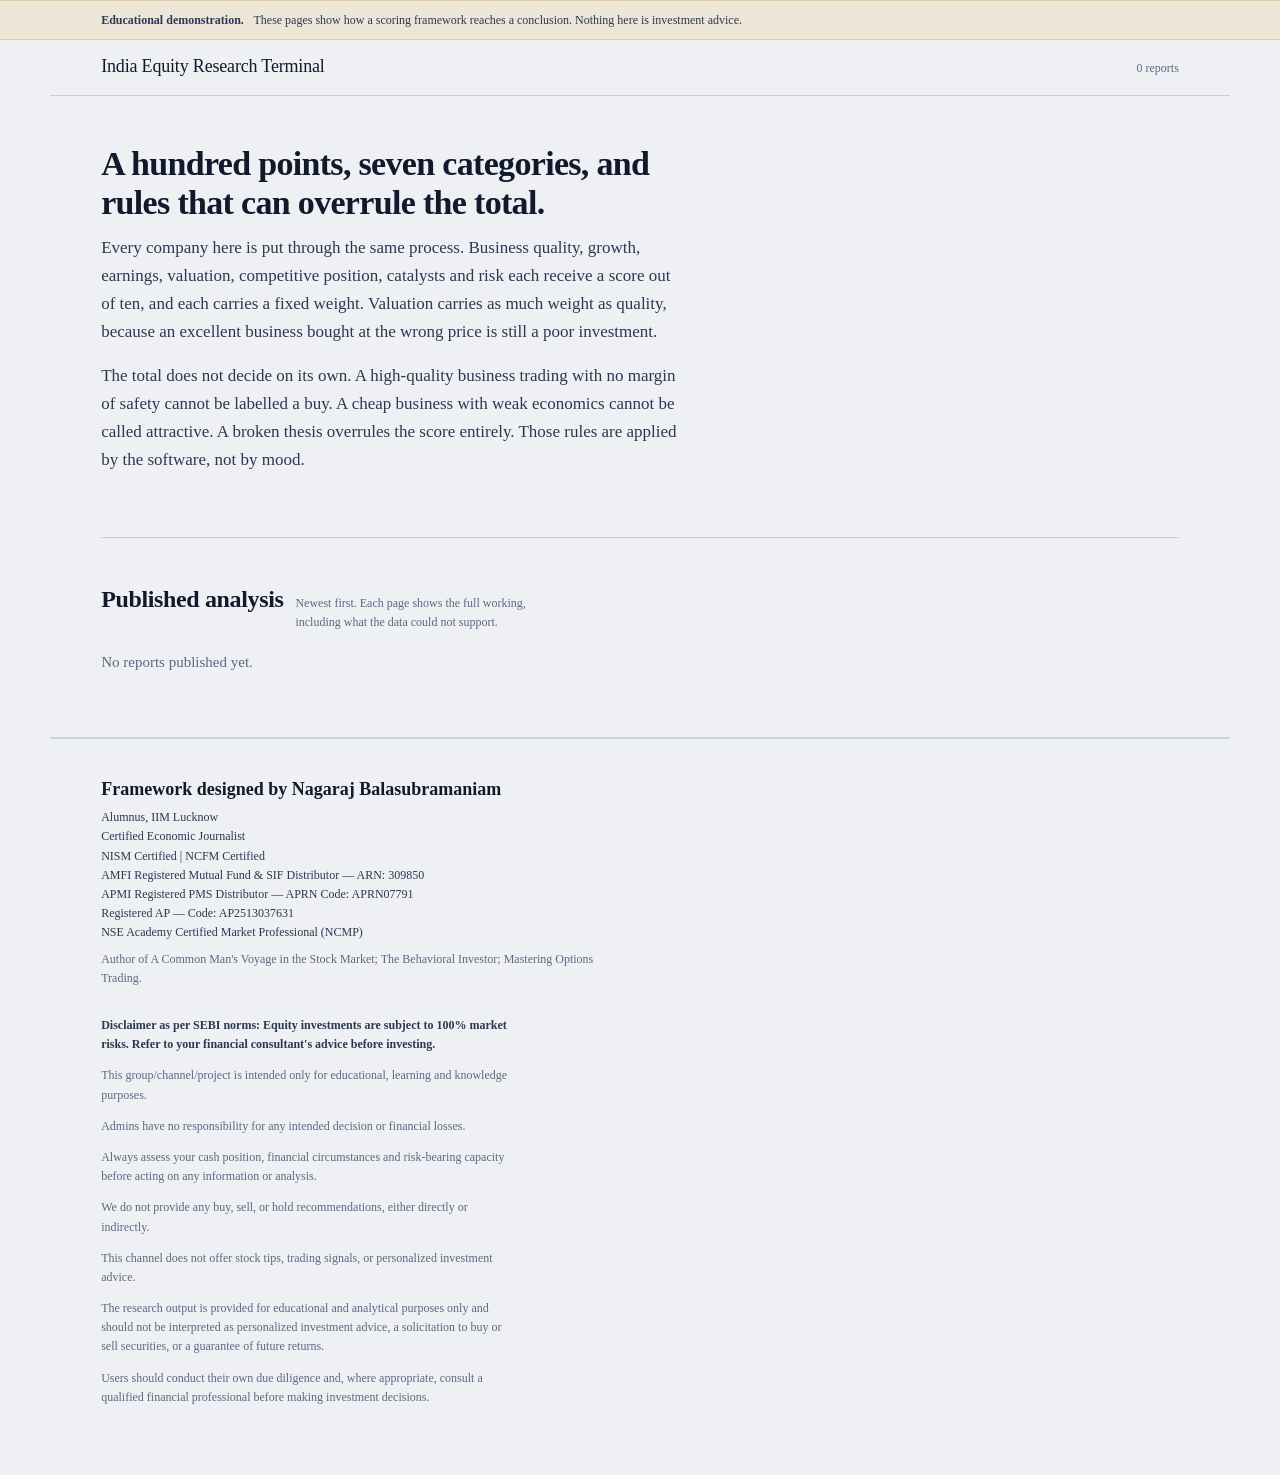
==== site/index.html @ f70c05c9 "Build the India Equity Research Terminal Implements the V1.2 Standardized Investment Decision Engine" ====
<!doctype html>
<html lang="en">
<head>
<meta charset="utf-8">
<meta name="viewport" content="width=device-width, initial-scale=1">
<title>India Equity Research Terminal</title>
<meta name="description" content="Framework-driven equity analysis of NSE listed companies, published as an educational demonstration of a disciplined scoring and decision process.">
<link rel="preconnect" href="https://fonts.googleapis.com">
<link rel="preconnect" href="https://fonts.gstatic.com" crossorigin>
<link href="https://fonts.googleapis.com/css2?family=IBM+Plex+Mono:wght@400;500&family=IBM+Plex+Sans:wght@400;500;600&family=Spectral:wght@400;500;600&display=swap" rel="stylesheet">
<style>/* India Equity Research Terminal — design system
 *
 * Two surfaces share one spine. `.ink` is the private workbench: an instrument
 * you sit in front of for hours. `.paper` is the published report: a document
 * people read and print. Same type, same accent, same weight bar.
 */

/* ------------------------------------------------------------------ tokens */

:root {
  --ink:        #101828;
  --ink-2:      #172034;
  --ink-3:      #1e2942;
  --rule:       #2c3a5c;
  --rule-soft:  #223051;
  --on-ink-hi:  #f2f5fa;
  --on-ink:     #c3cbda;
  --on-ink-dim: #8592ac;

  --paper:      #eef0f3;
  --paper-2:    #e4e8ee;
  --paper-rule: #c8cfda;
  --on-paper-hi:#111a2c;
  --on-paper:   #2c3852;
  --on-paper-dim:#5c6883;

  --marigold:   #e8a33d;
  --marigold-2: #c9862a;
  --verdigris:  #1f9169;
  --brick:      #c14a30;

  --sans: &#34;IBM Plex Sans&#34;, ui-sans-serif, system-ui, &#34;Segoe UI&#34;, sans-serif;
  --mono: &#34;IBM Plex Mono&#34;, ui-monospace, &#34;Cascadia Mono&#34;, Consolas, monospace;
  --serif: &#34;Spectral&#34;, Georgia, &#34;Times New Roman&#34;, serif;

  --step-0: 0.9375rem;
  --step-1: 1.125rem;
  --step-2: 1.5rem;
  --step-3: 2.125rem;
  --step-4: 3rem;
  --micro: 0.75rem;

  --gutter: clamp(1rem, 4vw, 3.5rem);
  --measure: 68ch;
}

*, *::before, *::after { box-sizing: border-box; }

html { -webkit-text-size-adjust: 100%; }

body {
  margin: 0;
  font-family: var(--sans);
  font-size: var(--step-0);
  line-height: 1.55;
  font-feature-settings: &#34;tnum&#34; 1;
}

body.ink   { background: var(--ink);   color: var(--on-ink); }
body.paper { background: var(--paper); color: var(--on-paper); }

.ink   { --bg: var(--ink);   --bg-2: var(--ink-2);  --line: var(--rule);
         --fg-hi: var(--on-ink-hi);  --fg: var(--on-ink);  --fg-dim: var(--on-ink-dim); }
.paper { --bg: var(--paper); --bg-2: var(--paper-2); --line: var(--paper-rule);
         --fg-hi: var(--on-paper-hi); --fg: var(--on-paper); --fg-dim: var(--on-paper-dim); }

h1, h2, h3, h4 { color: var(--fg-hi); font-weight: 600; line-height: 1.15; margin: 0; }

a { color: inherit; text-underline-offset: 0.2em; text-decoration-thickness: 1px; }
a:focus-visible, button:focus-visible, input:focus-visible, select:focus-visible,
textarea:focus-visible, [tabindex]:focus-visible {
  outline: 2px solid var(--marigold);
  outline-offset: 2px;
}

.num { font-family: var(--mono); font-variant-numeric: tabular-nums; }
.dim { color: var(--fg-dim); }
.small { font-size: var(--micro); }

/* ------------------------------------------------------------------ layout */

.shell { max-width: 1180px; margin: 0 auto; padding-inline: var(--gutter); }
.shell--narrow { max-width: 860px; }

.masthead {
  border-bottom: 1px solid var(--line);
  padding-block: 0.85rem;
  display: flex;
  gap: 1rem;
  align-items: baseline;
  justify-content: space-between;
  flex-wrap: wrap;
}
.masthead__name {
  font-family: var(--serif);
  font-size: var(--step-1);
  letter-spacing: -0.01em;
  color: var(--fg-hi);
}
.masthead__note { font-size: var(--micro); color: var(--fg-dim); }

section { padding-block: clamp(1.75rem, 4vw, 3rem); border-bottom: 1px solid var(--line); }
section:last-of-type { border-bottom: 0; }

.section-head { display: flex; align-items: baseline; gap: 0.75rem; margin-bottom: 1.25rem; flex-wrap: wrap; }
.section-head h2 { font-family: var(--serif); font-size: var(--step-2); letter-spacing: -0.015em; }
.section-head p { margin: 0; color: var(--fg-dim); font-size: var(--micro); max-width: 46ch; }

.prose { max-width: var(--measure); }
.prose p { margin: 0 0 0.9em; }
.paper .prose { font-family: var(--serif); font-size: 1.0625rem; line-height: 1.65; }

.grid { display: grid; gap: clamp(1rem, 2.5vw, 2rem); }
.grid--2 { grid-template-columns: repeat(auto-fit, minmax(280px, 1fr)); }
.grid--3 { grid-template-columns: repeat(auto-fit, minmax(220px, 1fr)); }

/* ------------------------------------------------------- identity and price */

.identity { display: flex; justify-content: space-between; gap: 2rem; flex-wrap: wrap; align-items: flex-end; }
.identity h1 { font-family: var(--serif); font-size: var(--step-3); letter-spacing: -0.02em; }
.identity__price { text-align: right; }
.identity__price .value { font-family: var(--mono); font-size: var(--step-2); color: var(--fg-hi); }

.factline {
  display: flex; flex-wrap: wrap; gap: 0 1.75rem;
  margin-top: 0.9rem; font-size: var(--micro); color: var(--fg-dim);
}
.factline &gt; span { display: inline-flex; gap: 0.4rem; }
.factline b { font-weight: 500; color: var(--fg); font-family: var(--mono); }

/* --------------------------------------------------------- the weight bar */
/* Column width is the category weight, fill height is the raw score, so the
 * filled area equals the score out of one hundred. */

.weightbar {
  border: 1px solid var(--line);
  background: var(--bg-2);
  padding: clamp(1rem, 3vw, 1.75rem);
  border-radius: 2px;
}
.weightbar__top { display: flex; justify-content: space-between; align-items: flex-end; gap: 1.5rem; flex-wrap: wrap; margin-bottom: 1rem; }
.weightbar__score { font-family: var(--mono); font-size: var(--step-4); line-height: 1; color: var(--fg-hi); letter-spacing: -0.03em; }
.weightbar__score small { font-size: var(--step-1); color: var(--fg-dim); letter-spacing: 0; }
.weightbar__band { font-size: var(--step-1); font-weight: 600; }

.columns { display: flex; gap: 3px; height: 168px; align-items: flex-end; }
.column { position: relative; display: flex; flex-direction: column; justify-content: flex-end;
          background: color-mix(in srgb, var(--line) 45%, transparent); border-radius: 1px; overflow: hidden; }
.column__fill { background: var(--marigold); transition: height 900ms cubic-bezier(.2,.7,.3,1); }
.column__fill--strong { background: var(--verdigris); }
.column__fill--weak   { background: var(--brick); }

.column__caption { margin-top: 0.5rem; font-size: 0.6875rem; color: var(--fg-dim); line-height: 1.25; }
.column__caption b { display: block; color: var(--fg); font-family: var(--mono); font-weight: 500; }
.captions { display: flex; gap: 3px; }

@media (prefers-reduced-motion: reduce) {
  .column__fill { transition: none; }
}

/* ----------------------------------------------------------------- verdict */

.verdict { display: inline-flex; align-items: baseline; gap: 0.6rem; font-weight: 600; }
.verdict__word { font-family: var(--serif); font-size: var(--step-3); letter-spacing: -0.02em; }
.tone-positive { color: var(--verdigris); }
.tone-neutral  { color: var(--marigold); }
.tone-negative { color: var(--brick); }

/* ------------------------------------------------------------------ tables */

table { width: 100%; border-collapse: collapse; font-size: var(--micro); }
caption { text-align: left; color: var(--fg-dim); font-size: var(--micro); padding-bottom: 0.5rem; }
th, td { padding: 0.45rem 0.6rem; text-align: right; border-bottom: 1px solid var(--line); white-space: nowrap; }
th:first-child, td:first-child { text-align: left; }
thead th { color: var(--fg-dim); font-weight: 500; border-bottom-width: 1px; }
tbody td { font-family: var(--mono); font-variant-numeric: tabular-nums; color: var(--fg); }
tbody td:first-child { font-family: var(--sans); color: var(--fg-hi); }
tbody tr:hover td { background: color-mix(in srgb, var(--line) 22%, transparent); }
.table-scroll { overflow-x: auto; }

.pos { color: var(--verdigris); }
.neg { color: var(--brick); }

/* ------------------------------------------------------------------- notes */

.note {
  border-left: 3px solid var(--marigold);
  padding: 0.75rem 0 0.75rem 1rem;
  margin-block: 1rem;
  max-width: var(--measure);
}
.note--negative { border-left-color: var(--brick); }
.note--positive { border-left-color: var(--verdigris); }
.note h4 { font-size: var(--step-0); margin-bottom: 0.25rem; }
.note p { margin: 0; font-size: var(--micro); color: var(--fg); }

.stack { display: flex; flex-direction: column; gap: 0.75rem; }

.kv { display: grid; grid-template-columns: 1fr auto; gap: 0.35rem 1rem; font-size: var(--micro); }
.kv dt { color: var(--fg-dim); }
.kv dd { margin: 0; font-family: var(--mono); color: var(--fg-hi); text-align: right; }

.list-clean { margin: 0; padding-left: 1.1rem; max-width: var(--measure); }
.list-clean li { margin-bottom: 0.4rem; }

/* ----------------------------------------------------------- rubric / bars */

.rubric { display: grid; gap: 0.4rem; font-size: var(--micro); }
.rubric__row { display: grid; grid-template-columns: 1fr auto 5rem; gap: 0.75rem; align-items: center; }
.rubric__track { height: 4px; background: color-mix(in srgb, var(--line) 55%, transparent); border-radius: 2px; }
.rubric__fill { height: 100%; background: var(--marigold); border-radius: 2px; }
.rubric__detail { grid-column: 1 / -1; color: var(--fg-dim); margin-top: -0.15rem; }

/* ------------------------------------------------------------------ footer */

.colophon { padding-block: 2.5rem 3.5rem; border-top: 2px solid var(--line); }
.colophon__credit { max-width: var(--measure); }
.colophon__credit h3 { font-family: var(--serif); font-size: var(--step-1); margin-bottom: 0.5rem; }
.colophon__credit p { margin: 0 0 0.6em; font-size: var(--micro); color: var(--fg-dim); line-height: 1.6; }
.colophon__credit .creds { font-family: var(--mono); color: var(--fg); }
.colophon__disclaimer { margin-top: 1.75rem; max-width: var(--measure); font-size: var(--micro); color: var(--fg-dim); line-height: 1.6; }
.colophon__disclaimer strong { color: var(--fg); }

.banner {
  background: color-mix(in srgb, var(--marigold) 14%, transparent);
  border-block: 1px solid color-mix(in srgb, var(--marigold) 40%, transparent);
  padding: 0.6rem 0;
  font-size: var(--micro);
  color: var(--fg);
}
.banner .shell { display: flex; gap: 0.6rem; align-items: baseline; flex-wrap: wrap; }

/* ------------------------------------------------------------------ print */

@media print {
  body.paper { background: #fff; }
  .banner, .masthead__note { color: #000; }
  section { break-inside: avoid; border-color: #ccc; }
  .weightbar { border-color: #999; }
  a { text-decoration: none; }
}
</style>
</head>
<body class="paper">

<div class="banner">
  <div class="shell">
    <strong>Educational demonstration.</strong>
    <span>These pages show how a scoring framework reaches a conclusion. Nothing here is investment advice.</span>
  </div>
</div>

<header class="masthead shell">
  <span class="masthead__name">India Equity Research Terminal</span>
  <span class="masthead__note">0 reports</span>
</header>

<main class="shell">

  <section>
    <div class="prose">
      <h1 style="font-family: var(--serif); font-size: var(--step-3); letter-spacing: -0.02em; margin-bottom: 0.75rem;">
        A hundred points, seven categories, and rules that can overrule the total.
      </h1>
      <p>
        Every company here is put through the same process. Business quality, growth, earnings,
        valuation, competitive position, catalysts and risk each receive a score out of ten, and
        each carries a fixed weight. Valuation carries as much weight as quality, because an
        excellent business bought at the wrong price is still a poor investment.
      </p>
      <p>
        The total does not decide on its own. A high-quality business trading with no margin of
        safety cannot be labelled a buy. A cheap business with weak economics cannot be called
        attractive. A broken thesis overrules the score entirely. Those rules are applied by the
        software, not by mood.
      </p>
    </div>
  </section>

  <section>
    <div class="section-head">
      <h2>Published analysis</h2>
      <p>Newest first. Each page shows the full working, including what the data could not support.</p>
    </div>

    <p class="dim">No reports published yet.</p>
  </section>

</main>

<footer class="colophon shell">
  <div class="colophon__credit">
    <h3>Framework designed by Nagaraj Balasubramaniam</h3>
    <p class="creds">Alumnus, IIM Lucknow<br>Certified Economic Journalist<br>NISM Certified | NCFM Certified<br>AMFI Registered Mutual Fund &amp; SIF Distributor — ARN: 309850<br>APMI Registered PMS Distributor — APRN Code: APRN07791<br>Registered AP — Code: AP2513037631<br>NSE Academy Certified Market Professional (NCMP)<br></p>
    <p>Author of A Common Man&#39;s Voyage in the Stock Market; The Behavioral Investor; Mastering Options Trading.</p>
  </div>
  <div class="colophon__disclaimer">
    <p><strong>Disclaimer as per SEBI norms: Equity investments are subject to 100% market risks. Refer to your financial consultant&#39;s advice before investing.</strong></p>
    <p>This group/channel/project is intended only for educational, learning and knowledge purposes.</p>
    <p>Admins have no responsibility for any intended decision or financial losses.</p>
    <p>Always assess your cash position, financial circumstances and risk-bearing capacity before acting on any information or analysis.</p>
    <p>We do not provide any buy, sell, or hold recommendations, either directly or indirectly.</p>
    <p>This channel does not offer stock tips, trading signals, or personalized investment advice.</p>
    <p>The research output is provided for educational and analytical purposes only and should not be interpreted as personalized investment advice, a solicitation to buy or sell securities, or a guarantee of future returns.</p>
    <p>Users should conduct their own due diligence and, where appropriate, consult a qualified financial professional before making investment decisions.</p>
  </div>
</footer>

</body>
</html>
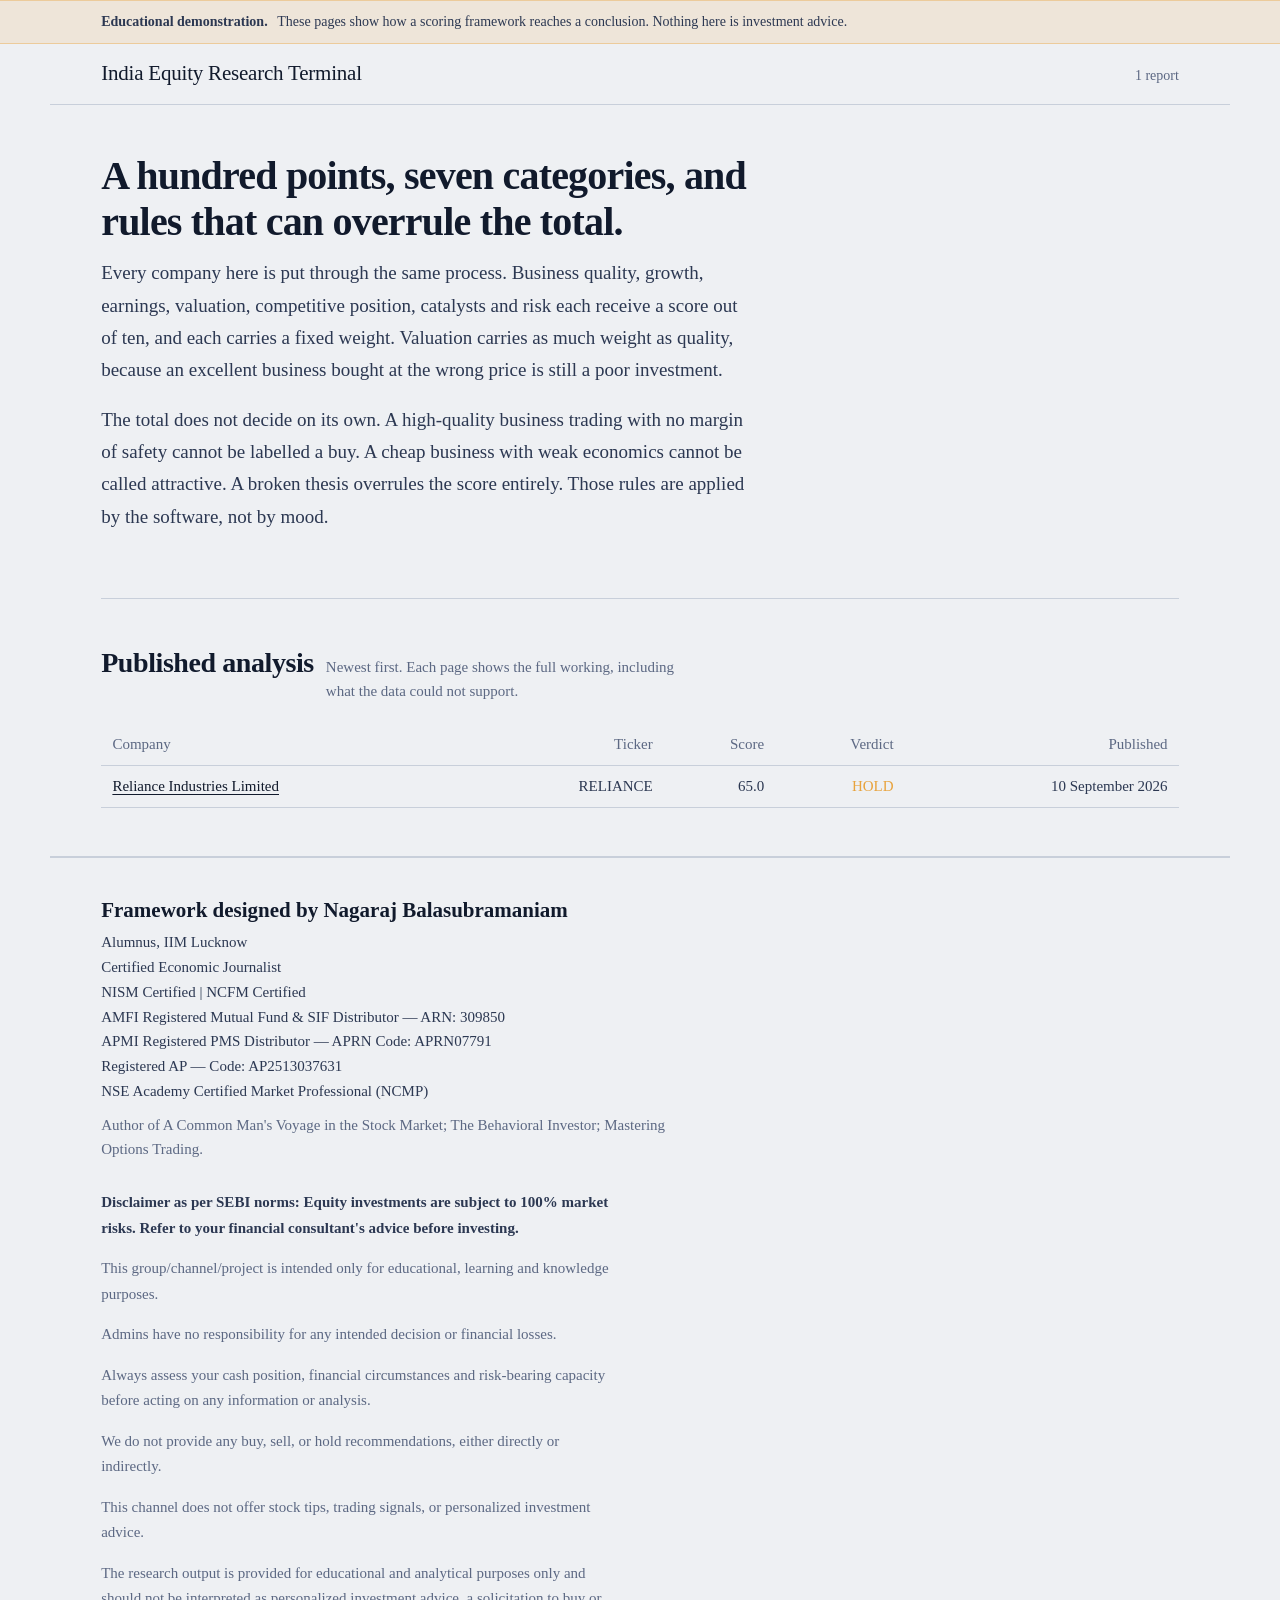
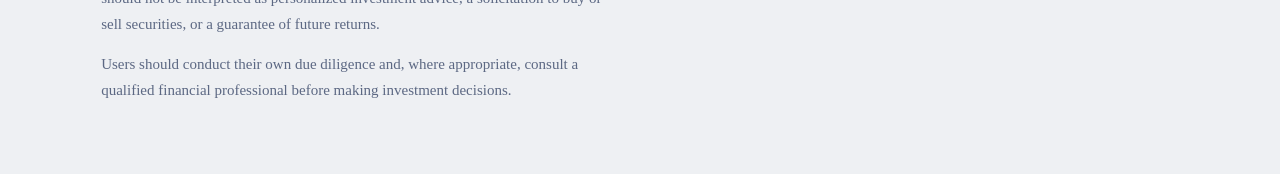
==== commit 5d6a5612: "Publish the Reliance Industries analysis Scores 65.0 of 100, band CAUTION, verdict HOLD, margin of s" ====
--- a/site/index.html
+++ b/site/index.html
@@ -43,12 +43,12 @@
   --mono: &#34;IBM Plex Mono&#34;, ui-monospace, &#34;Cascadia Mono&#34;, Consolas, monospace;
   --serif: &#34;Spectral&#34;, Georgia, &#34;Times New Roman&#34;, serif;
 
-  --step-0: 0.9375rem;
-  --step-1: 1.125rem;
-  --step-2: 1.5rem;
-  --step-3: 2.125rem;
-  --step-4: 3rem;
-  --micro: 0.75rem;
+  --step-0: 1.0625rem;
+  --step-1: 1.3125rem;
+  --step-2: 1.75rem;
+  --step-3: 2.5rem;
+  --step-4: 3.5rem;
+  --micro: 0.875rem;
 
   --gutter: clamp(1rem, 4vw, 3.5rem);
   --measure: 68ch;
@@ -62,7 +62,7 @@
   margin: 0;
   font-family: var(--sans);
   font-size: var(--step-0);
-  line-height: 1.55;
+  line-height: 1.6;
   font-feature-settings: &#34;tnum&#34; 1;
 }
 
@@ -114,11 +114,11 @@
 
 .section-head { display: flex; align-items: baseline; gap: 0.75rem; margin-bottom: 1.25rem; flex-wrap: wrap; }
 .section-head h2 { font-family: var(--serif); font-size: var(--step-2); letter-spacing: -0.015em; }
-.section-head p { margin: 0; color: var(--fg-dim); font-size: var(--micro); max-width: 46ch; }
+.section-head p { margin: 0; color: var(--fg-dim); font-size: 0.9375rem; max-width: 48ch; }
 
 .prose { max-width: var(--measure); }
 .prose p { margin: 0 0 0.9em; }
-.paper .prose { font-family: var(--serif); font-size: 1.0625rem; line-height: 1.65; }
+.paper .prose { font-family: var(--serif); font-size: 1.1875rem; line-height: 1.7; }
 
 .grid { display: grid; gap: clamp(1rem, 2.5vw, 2rem); }
 .grid--2 { grid-template-columns: repeat(auto-fit, minmax(280px, 1fr)); }
@@ -160,7 +160,7 @@
 .column__fill--strong { background: var(--verdigris); }
 .column__fill--weak   { background: var(--brick); }
 
-.column__caption { margin-top: 0.5rem; font-size: 0.6875rem; color: var(--fg-dim); line-height: 1.25; }
+.column__caption { margin-top: 0.5rem; font-size: 0.8125rem; color: var(--fg-dim); line-height: 1.25; }
 .column__caption b { display: block; color: var(--fg); font-family: var(--mono); font-weight: 500; }
 .captions { display: flex; gap: 3px; }
 
@@ -178,9 +178,9 @@
 
 /* ------------------------------------------------------------------ tables */
 
-table { width: 100%; border-collapse: collapse; font-size: var(--micro); }
+table { width: 100%; border-collapse: collapse; font-size: 0.9375rem; }
 caption { text-align: left; color: var(--fg-dim); font-size: var(--micro); padding-bottom: 0.5rem; }
-th, td { padding: 0.45rem 0.6rem; text-align: right; border-bottom: 1px solid var(--line); white-space: nowrap; }
+th, td { padding: 0.55rem 0.7rem; text-align: right; border-bottom: 1px solid var(--line); white-space: nowrap; }
 th:first-child, td:first-child { text-align: left; }
 thead th { color: var(--fg-dim); font-weight: 500; border-bottom-width: 1px; }
 tbody td { font-family: var(--mono); font-variant-numeric: tabular-nums; color: var(--fg); }
@@ -191,6 +191,53 @@
 .pos { color: var(--verdigris); }
 .neg { color: var(--brick); }
 
+/* ------------------------------------------------------------------ charts */
+
+.chartbox { margin-block: 1.25rem; }
+.chartbox__title { font-size: 0.9375rem; color: var(--fg-dim); margin: 0 0 0.5rem; }
+.chart { width: 100%; height: auto; display: block; overflow: visible; }
+
+.chart__line     { fill: none; stroke: var(--marigold); stroke-width: 1.8; stroke-linejoin: round; }
+.chart__line50   { fill: none; stroke: var(--verdigris); stroke-width: 1.3; stroke-dasharray: 5 3; }
+.chart__line200  { fill: none; stroke: color-mix(in srgb, var(--fg-dim) 85%, transparent); stroke-width: 1.3; }
+.chart__linedot  { fill: var(--marigold); }
+.chart__line50dot{ fill: var(--verdigris); }
+.chart__area     { fill: color-mix(in srgb, var(--marigold) 12%, transparent); stroke: none; }
+.chart__grid     { stroke: var(--line); stroke-width: 1; }
+.chart__axisline { stroke: var(--line); stroke-width: 1.5; }
+.chart__vol      { fill: color-mix(in srgb, var(--fg-dim) 30%, transparent); }
+.chart__dot      { fill: var(--marigold); }
+
+.chart__bar      { fill: color-mix(in srgb, var(--marigold) 78%, transparent); }
+.chart__bar2     { fill: color-mix(in srgb, var(--verdigris) 80%, transparent); }
+.chart__marginline { fill: none; stroke: var(--fg-hi); stroke-width: 1.6; }
+.chart__margindot  { fill: var(--fg-hi); }
+
+.chart__band     { fill: color-mix(in srgb, var(--verdigris) 12%, transparent); }
+.chart__median   { stroke: var(--verdigris); stroke-width: 1.2; stroke-dasharray: 4 3; }
+
+.chart__range    { fill: color-mix(in srgb, var(--marigold) 26%, transparent); }
+.chart__tick     { stroke: var(--fg-dim); stroke-width: 1.4; }
+.chart__now      { stroke: var(--brick); stroke-width: 2; }
+.chart__nowlabel { fill: var(--brick); font-family: var(--mono); font-size: 13px; }
+.chart__value    { fill: var(--fg-hi); font-family: var(--mono); font-size: 14px; }
+
+.chart__axis     { fill: var(--fg-dim); font-family: var(--mono); font-size: 12px; }
+.chart__last     { fill: var(--marigold); font-family: var(--mono); font-size: 13px; }
+.chart__empty    { fill: var(--fg-dim); font-family: var(--sans); font-size: 14px; }
+.chart__legend text { fill: var(--fg-dim); font-family: var(--sans); font-size: 12.5px; }
+.chart__legend .chart__key50  { fill: var(--verdigris); }
+.chart__legend .chart__key200 { fill: var(--fg-dim); }
+.chart__legend .chart__key2   { fill: var(--verdigris); }
+.chart__legend .chart__keymargin { fill: var(--fg-hi); }
+
+.spark { vertical-align: middle; }
+.spark path { fill: none; stroke-width: 1.4; }
+.spark--up path { stroke: var(--verdigris); }
+.spark--up circle { fill: var(--verdigris); }
+.spark--down path { stroke: var(--brick); }
+.spark--down circle { fill: var(--brick); }
+
 /* ------------------------------------------------------------------- notes */
 
 .note {
@@ -202,11 +249,11 @@
 .note--negative { border-left-color: var(--brick); }
 .note--positive { border-left-color: var(--verdigris); }
 .note h4 { font-size: var(--step-0); margin-bottom: 0.25rem; }
-.note p { margin: 0; font-size: var(--micro); color: var(--fg); }
+.note p { margin: 0; font-size: 0.9375rem; color: var(--fg); line-height: 1.6; }
 
 .stack { display: flex; flex-direction: column; gap: 0.75rem; }
 
-.kv { display: grid; grid-template-columns: 1fr auto; gap: 0.35rem 1rem; font-size: var(--micro); }
+.kv { display: grid; grid-template-columns: 1fr auto; gap: 0.45rem 1rem; font-size: 0.9375rem; }
 .kv dt { color: var(--fg-dim); }
 .kv dd { margin: 0; font-family: var(--mono); color: var(--fg-hi); text-align: right; }
 
@@ -215,7 +262,7 @@
 
 /* ----------------------------------------------------------- rubric / bars */
 
-.rubric { display: grid; gap: 0.4rem; font-size: var(--micro); }
+.rubric { display: grid; gap: 0.5rem; font-size: 0.9375rem; }
 .rubric__row { display: grid; grid-template-columns: 1fr auto 5rem; gap: 0.75rem; align-items: center; }
 .rubric__track { height: 4px; background: color-mix(in srgb, var(--line) 55%, transparent); border-radius: 2px; }
 .rubric__fill { height: 100%; background: var(--marigold); border-radius: 2px; }
@@ -226,9 +273,9 @@
 .colophon { padding-block: 2.5rem 3.5rem; border-top: 2px solid var(--line); }
 .colophon__credit { max-width: var(--measure); }
 .colophon__credit h3 { font-family: var(--serif); font-size: var(--step-1); margin-bottom: 0.5rem; }
-.colophon__credit p { margin: 0 0 0.6em; font-size: var(--micro); color: var(--fg-dim); line-height: 1.6; }
+.colophon__credit p { margin: 0 0 0.6em; font-size: 0.9375rem; color: var(--fg-dim); line-height: 1.65; }
 .colophon__credit .creds { font-family: var(--mono); color: var(--fg); }
-.colophon__disclaimer { margin-top: 1.75rem; max-width: var(--measure); font-size: var(--micro); color: var(--fg-dim); line-height: 1.6; }
+.colophon__disclaimer { margin-top: 1.75rem; max-width: var(--measure); font-size: 0.9375rem; color: var(--fg-dim); line-height: 1.7; }
 .colophon__disclaimer strong { color: var(--fg); }
 
 .banner {
@@ -262,7 +309,7 @@
 
 <header class="masthead shell">
   <span class="masthead__name">India Equity Research Terminal</span>
-  <span class="masthead__note">0 reports</span>
+  <span class="masthead__note">1 report</span>
 </header>
 
 <main class="shell">
@@ -293,7 +340,22 @@
       <p>Newest first. Each page shows the full working, including what the data could not support.</p>
     </div>
 
-    <p class="dim">No reports published yet.</p>
+    <div class="table-scroll">
+      <table>
+        <thead>
+          <tr><th>Company</th><th>Ticker</th><th>Score</th><th>Verdict</th><th>Published</th></tr>
+        </thead>
+        <tbody>
+          <tr>
+            <td><a href="reliance-2026-09-10/">Reliance Industries Limited</a></td>
+            <td>RELIANCE</td>
+            <td>65.0</td>
+            <td class="tone-neutral">HOLD</td>
+            <td>10 September 2026</td>
+          </tr>
+        </tbody>
+      </table>
+    </div>
   </section>
 
 </main>
